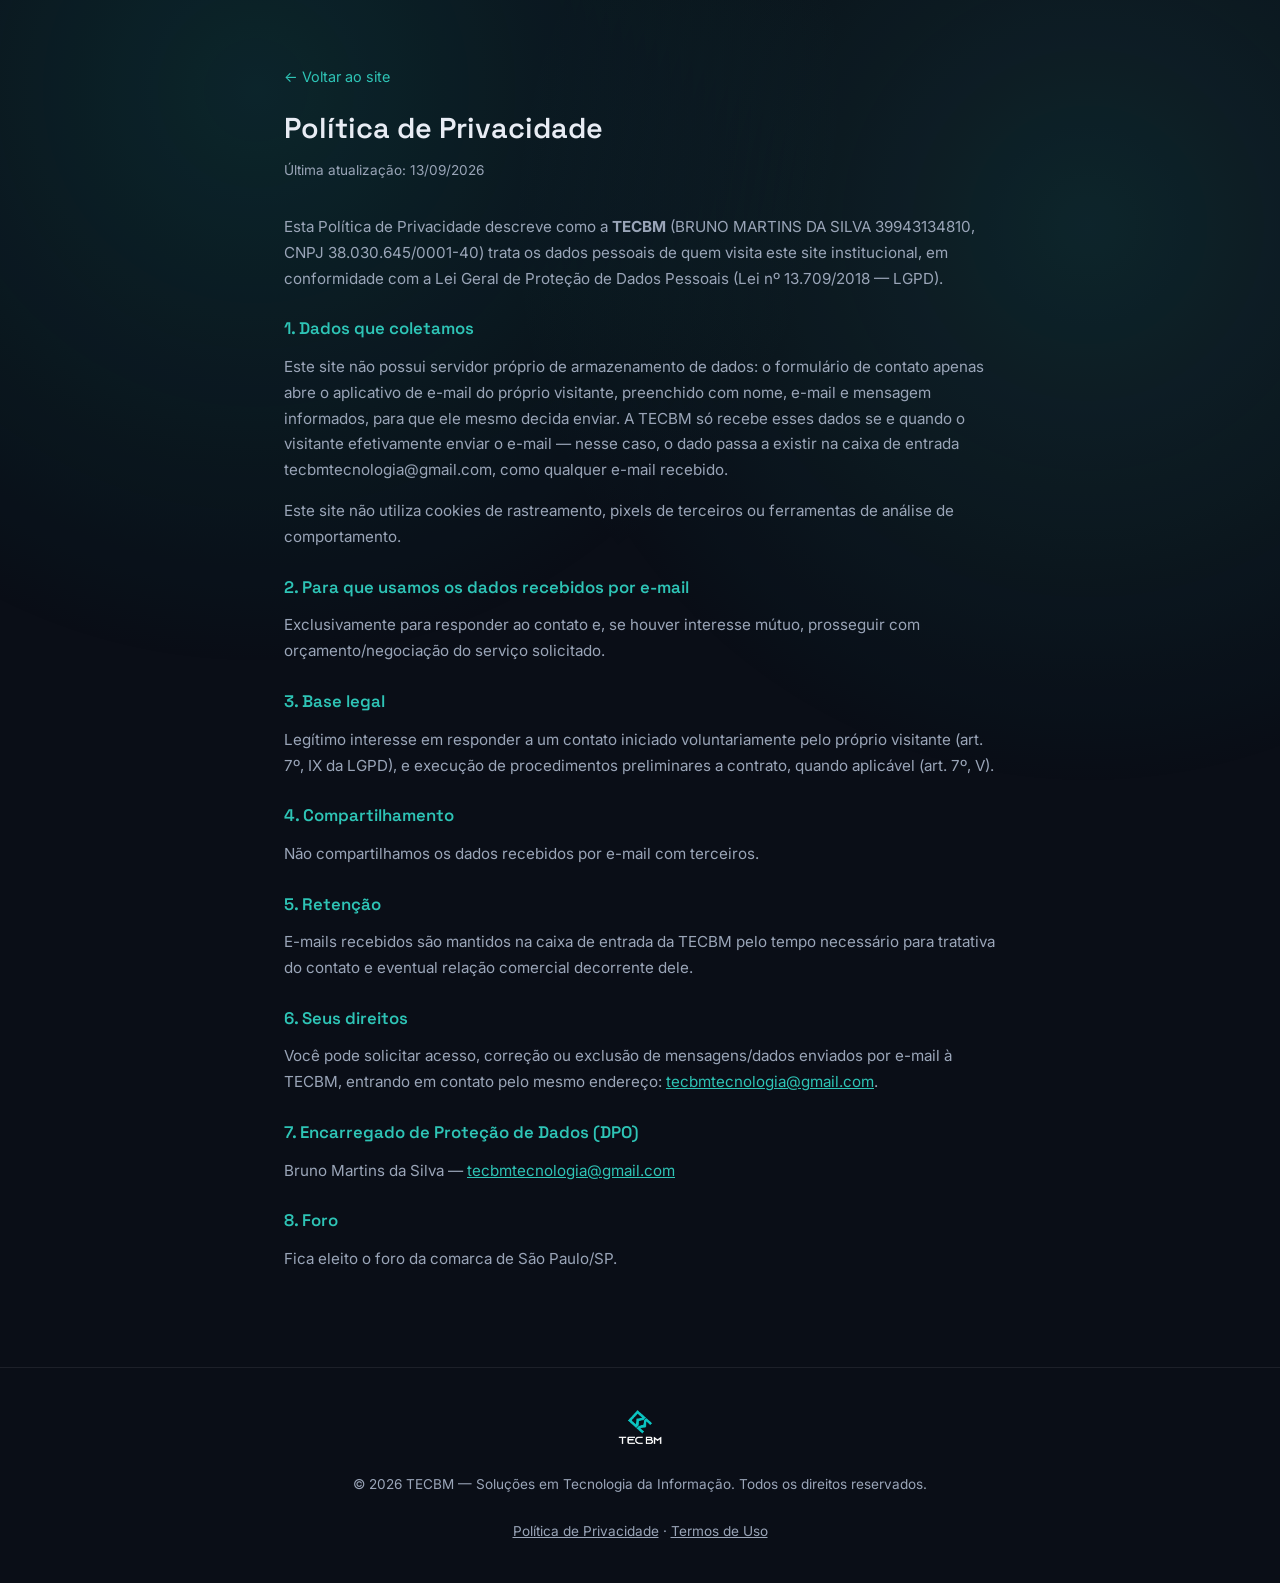
==== privacidade.html @ df8809db "Adiciona páginas de Política de Privacidade e Termos de Uso (LGPD) Cria privacidade.html e termos.ht" ====
<!DOCTYPE html>
<html lang="pt-BR">
<head>
<meta charset="UTF-8">
<meta name="viewport" content="width=device-width, initial-scale=1.0">
<title>Política de Privacidade | TECBM</title>
<link rel="preconnect" href="https://fonts.googleapis.com">
<link href="https://fonts.googleapis.com/css2?family=Space+Grotesk:wght@400;500;600;700&family=Inter:wght@400;500;600&display=swap" rel="stylesheet">
<link rel="stylesheet" href="style.css?v=2">
<link rel="icon" href="assets/favicon.svg" type="image/svg+xml">
</head>
<body>

<div class="bg-grid" aria-hidden="true"></div>

<main>
  <div class="legal-page">
    <a href="index.html" class="back-link">← Voltar ao site</a>
    <h1>Política de Privacidade</h1>
    <p class="legal-updated">Última atualização: 13/09/2026</p>

    <p>
      Esta Política de Privacidade descreve como a <strong>TECBM</strong> (BRUNO MARTINS DA SILVA 39943134810, CNPJ
      38.030.645/0001-40) trata os dados pessoais de quem visita este site institucional, em conformidade com a Lei
      Geral de Proteção de Dados Pessoais (Lei nº 13.709/2018 — LGPD).
    </p>

    <h2>1. Dados que coletamos</h2>
    <p>
      Este site não possui servidor próprio de armazenamento de dados: o formulário de contato apenas abre o
      aplicativo de e-mail do próprio visitante, preenchido com nome, e-mail e mensagem informados, para que ele
      mesmo decida enviar. A TECBM só recebe esses dados se e quando o visitante efetivamente enviar o e-mail —
      nesse caso, o dado passa a existir na caixa de entrada tecbmtecnologia@gmail.com, como qualquer e-mail
      recebido.
    </p>
    <p>Este site não utiliza cookies de rastreamento, pixels de terceiros ou ferramentas de análise de comportamento.</p>

    <h2>2. Para que usamos os dados recebidos por e-mail</h2>
    <p>Exclusivamente para responder ao contato e, se houver interesse mútuo, prosseguir com orçamento/negociação do serviço solicitado.</p>

    <h2>3. Base legal</h2>
    <p>Legítimo interesse em responder a um contato iniciado voluntariamente pelo próprio visitante (art. 7º, IX da LGPD), e execução de procedimentos preliminares a contrato, quando aplicável (art. 7º, V).</p>

    <h2>4. Compartilhamento</h2>
    <p>Não compartilhamos os dados recebidos por e-mail com terceiros.</p>

    <h2>5. Retenção</h2>
    <p>E-mails recebidos são mantidos na caixa de entrada da TECBM pelo tempo necessário para tratativa do contato e eventual relação comercial decorrente dele.</p>

    <h2>6. Seus direitos</h2>
    <p>Você pode solicitar acesso, correção ou exclusão de mensagens/dados enviados por e-mail à TECBM, entrando em contato pelo mesmo endereço: <a href="mailto:tecbmtecnologia@gmail.com">tecbmtecnologia@gmail.com</a>.</p>

    <h2>7. Encarregado de Proteção de Dados (DPO)</h2>
    <p>Bruno Martins da Silva — <a href="mailto:tecbmtecnologia@gmail.com">tecbmtecnologia@gmail.com</a></p>

    <h2>8. Foro</h2>
    <p>Fica eleito o foro da comarca de São Paulo/SP.</p>
  </div>
</main>

<footer class="site-footer">
  <div class="container footer-inner">
    <div class="logo footer-logo">
      <img src="assets/logo.jpeg" alt="TECBM" class="logo-img footer-logo-img">
    </div>
    <p>© <span id="year"></span> TECBM — Soluções em Tecnologia da Informação. Todos os direitos reservados.</p>
    <p class="footer-legal"><a href="privacidade.html">Política de Privacidade</a> · <a href="termos.html">Termos de Uso</a></p>
  </div>
</footer>

<script>document.getElementById('year').textContent = new Date().getFullYear();</script>
</body>
</html>
---- style.css ----
:root{
  --bg: #0a0e17;
  --bg-alt: #0d1220;
  --surface: #121828;
  --surface-2: #161e33;
  --border: rgba(255,255,255,0.08);
  --text: #e8ecf4;
  --text-dim: #9aa5b8;
  --cyan: #2ec4b6;
  --purple: #17a398;
  --gradient: linear-gradient(135deg, #3fd6c6, var(--purple));
  --font-head: 'Space Grotesk', 'Inter', sans-serif;
  --font-body: 'Inter', sans-serif;
}

*{ box-sizing: border-box; }
html{ scroll-behavior: smooth; }
body{
  margin:0;
  background: var(--bg);
  color: var(--text);
  font-family: var(--font-body);
  line-height: 1.6;
  -webkit-font-smoothing: antialiased;
}
img{ max-width:100%; display:block; }
a{ color: inherit; text-decoration:none; }
ul{ margin:0; padding:0; list-style:none; }
h1,h2,h3{ font-family: var(--font-head); font-weight:600; line-height:1.15; margin:0 0 .5em; }

.container{
  max-width: 1160px;
  margin: 0 auto;
  padding: 0 24px;
}

.accent{ color: var(--cyan); }

.bg-grid{
  position: fixed;
  inset: 0;
  z-index: -1;
  background-image:
    radial-gradient(circle at 20% 10%, rgba(23,163,152,0.20), transparent 45%),
    radial-gradient(circle at 85% 25%, rgba(46,196,182,0.16), transparent 45%);
  opacity: 0.8;
}

/* Buttons */
.btn{
  display:inline-flex;
  align-items:center;
  justify-content:center;
  gap:8px;
  padding: 12px 22px;
  border-radius: 10px;
  font-weight:600;
  font-size: .95rem;
  border: 1px solid transparent;
  cursor:pointer;
  transition: transform .15s ease, box-shadow .15s ease, background .15s ease, border-color .15s ease;
}
.btn-primary{
  background: var(--gradient);
  color: #06101c;
}
.btn-primary:hover{ transform: translateY(-2px); box-shadow: 0 10px 30px rgba(46,196,182,0.25); }
.btn-ghost{
  background: transparent;
  border-color: var(--border);
  color: var(--text);
}
.btn-ghost:hover{ border-color: var(--cyan); color: var(--cyan); }
.btn.full{ width:100%; }

/* Header */
.site-header{
  position: sticky;
  top:0;
  z-index: 100;
  backdrop-filter: blur(10px);
  background: rgba(10,14,23,0.75);
  border-bottom: 1px solid var(--border);
}
.header-inner{
  display:flex;
  align-items:center;
  justify-content:space-between;
  height: 76px;
  gap: 24px;
}
.logo{ display:flex; align-items:center; gap:10px; }
.logo-img{ height: 52px; width:auto; mix-blend-mode: screen; }
.footer-logo-img{ height: 40px; }
.nav{ display:flex; gap: 32px; flex:1; justify-content:center; }
.nav a{ color: var(--text-dim); font-weight:500; font-size:.95rem; transition: color .15s ease; }
.nav a:hover{ color: var(--text); }
.nav-cta{ white-space:nowrap; }
.menu-toggle{
  display:none;
  flex-direction:column;
  gap:5px;
  background:none;
  border:none;
  cursor:pointer;
  padding: 6px;
}
.menu-toggle span{
  width: 24px; height:2px; background: var(--text); border-radius: 2px;
}

/* Hero */
.hero{ padding: 120px 0 90px; }
.hero-inner{ max-width: 760px; }
.eyebrow{
  font-family: 'monospace';
  color: var(--cyan);
  font-size: .85rem;
  letter-spacing: .5px;
  margin-bottom: 16px;
}
.hero h1{ font-size: clamp(2.2rem, 5vw, 3.4rem); }
.hero-sub{ color: var(--text-dim); font-size: 1.1rem; max-width: 620px; margin-bottom: 32px; }
.hero-actions{ display:flex; gap:16px; flex-wrap:wrap; margin-bottom: 56px; }
.hero-stats{ display:flex; gap: 40px; flex-wrap:wrap; }
.hero-stats div{ display:flex; flex-direction:column; }
.hero-stats strong{ font-family: var(--font-head); font-size: 1.8rem; color: var(--cyan); }
.hero-stats span{ color: var(--text-dim); font-size: .85rem; }

/* Sections */
.section{ padding: 96px 0; }
.section-alt{ background: var(--bg-alt); border-top:1px solid var(--border); border-bottom:1px solid var(--border); }
.section-tag{ color: var(--cyan); font-weight:600; letter-spacing:.5px; text-transform:uppercase; font-size:.8rem; margin-bottom:12px; }
.section-title{ font-size: clamp(1.6rem, 3.5vw, 2.3rem); max-width: 640px; }
.section-desc{ color: var(--text-dim); max-width: 620px; margin-bottom: 48px; }

/* Cards */
.cards-grid{
  display:grid;
  grid-template-columns: repeat(4, 1fr);
  gap: 20px;
}
.card{
  background: var(--surface);
  border: 1px solid var(--border);
  border-radius: 16px;
  padding: 28px 22px;
  transition: transform .2s ease, border-color .2s ease;
}
.card:hover{ transform: translateY(-4px); border-color: rgba(46,196,182,0.4); }
.card-icon{ font-size: 1.8rem; margin-bottom: 14px; }
.card h3{ font-size: 1.05rem; margin-bottom: 8px; }
.card p{ color: var(--text-dim); font-size: .9rem; margin:0; }

/* Portfolio */
.portfolio-grid{
  display:grid;
  grid-template-columns: repeat(2, 1fr);
  gap: 24px;
}
.portfolio-grid:has(> .portfolio-card:only-child){
  grid-template-columns: 1fr;
  max-width: 620px;
  margin: 0 auto;
}
.portfolio-card{
  background: var(--surface);
  border: 1px solid var(--border);
  border-radius: 18px;
  overflow: hidden;
  display:flex;
  flex-direction:column;
  transition: transform .2s ease, border-color .2s ease;
}
.portfolio-card:hover{ transform: translateY(-4px); border-color: rgba(23,163,152,0.4); }
.portfolio-thumb{
  aspect-ratio: 17 / 5;
  display:flex;
  align-items:center;
  justify-content:center;
  font-size: 2.6rem;
  overflow:hidden;
}
.portfolio-thumb img{
  width:100%;
  height:100%;
  object-fit:cover;
  object-position: center center;
}
.ph-1{ background: linear-gradient(135deg, rgba(46,196,182,0.18), rgba(23,163,152,0.08)); }
.ph-2{ background: linear-gradient(135deg, rgba(23,163,152,0.18), rgba(46,196,182,0.08)); }
.ph-3{ background: linear-gradient(135deg, rgba(46,196,182,0.14), rgba(255,255,255,0.03)); }
.ph-4{ background: linear-gradient(135deg, rgba(23,163,152,0.14), rgba(255,255,255,0.03)); }
.portfolio-body{ padding: 22px; flex:1; display:flex; flex-direction:column; }
.tag-group{ display:flex; flex-wrap:wrap; gap:8px; margin-bottom: 12px; }
.tag{
  display:inline-block;
  align-self:flex-start;
  background: rgba(46,196,182,0.1);
  color: var(--cyan);
  font-size: .75rem;
  font-weight:600;
  padding: 4px 10px;
  border-radius: 999px;
}
.portfolio-body h3{ font-size: 1.1rem; }
.portfolio-body p{ color: var(--text-dim); font-size: .9rem; flex:1; }
.portfolio-link{ color: var(--cyan); font-weight:600; font-size: .9rem; margin-top: 12px; }
.portfolio-link:hover{ text-decoration: underline; }
.portfolio-links{ display:flex; flex-direction:column; gap:8px; margin-top: 12px; }
.portfolio-links .portfolio-link{ margin-top:0; }

/* About */
.about-inner{
  display:grid;
  grid-template-columns: 1.3fr 1fr;
  gap: 48px;
  align-items:center;
}
.about-text p{ color: var(--text-dim); }
.about-list{ margin-top: 20px; display:flex; flex-direction:column; gap:10px; }
.about-list li{ padding-left: 26px; position:relative; color: var(--text); }
.about-list li::before{
  content: "✓";
  position:absolute; left:0; color: var(--cyan); font-weight:700;
}
.about-visual{ display:flex; justify-content:center; }
.glow-card{
  width: 220px; height: 220px;
  border-radius: 28px;
  background: var(--surface);
  border: 1px solid var(--border);
  display:flex; align-items:center; justify-content:center;
  box-shadow: 0 0 80px rgba(46,196,182,0.25);
}
.glow-logo{ width: 60%; height:auto; mix-blend-mode: screen; }

/* Contact */
.contact-inner{
  display:grid;
  grid-template-columns: 1fr 1fr;
  gap: 48px;
  align-items:start;
}
.contact-items{ margin-top: 28px; display:flex; flex-direction:column; gap:16px; }
.contact-item{
  display:flex; align-items:center; gap:12px;
  color: var(--text-dim);
  font-weight:500;
}
.contact-item span{ font-size:1.2rem; }
a.contact-item:hover{ color: var(--cyan); }

.contact-form{
  background: var(--surface);
  border: 1px solid var(--border);
  border-radius: 18px;
  padding: 28px;
  display:flex;
  flex-direction:column;
  gap: 18px;
}
.contact-form label{
  display:flex;
  flex-direction:column;
  gap:8px;
  font-size: .9rem;
  color: var(--text-dim);
}
.contact-form input,
.contact-form textarea{
  background: var(--surface-2);
  border: 1px solid var(--border);
  border-radius: 10px;
  padding: 12px 14px;
  color: var(--text);
  font-family: var(--font-body);
  font-size: .95rem;
  resize: vertical;
}
.contact-form input:focus,
.contact-form textarea:focus{
  outline: none;
  border-color: var(--cyan);
}
.form-note{ font-size: .85rem; color: var(--cyan); min-height: 1em; margin:0; }

/* Footer */
.site-footer{ padding: 40px 0; border-top: 1px solid var(--border); }
.footer-inner{
  display:flex;
  flex-direction:column;
  align-items:center;
  gap: 12px;
  text-align:center;
  color: var(--text-dim);
  font-size: .85rem;
}
.footer-legal{ margin:0; }
.footer-legal a{ color: var(--text-dim); text-decoration: underline; }
.footer-legal a:hover{ color: var(--text); }

/* Páginas legais (privacidade, termos) */
.legal-page{ max-width: 760px; margin: 0 auto; padding: 64px 24px 80px; }
.legal-page h1{ font-size: 1.8rem; margin-bottom: 4px; }
.legal-page .legal-updated{ color: var(--text-dim); font-size: .85rem; margin-bottom: 32px; }
.legal-page h2{ font-family: var(--font-head); font-size: 1.05rem; margin-top: 28px; color: var(--cyan); }
.legal-page p, .legal-page li{ color: var(--text-dim); font-size: .95rem; line-height: 1.7; }
.legal-page ul{ list-style: disc; padding-left: 22px; margin: 8px 0; }
.legal-page a{ color: var(--cyan); text-decoration: underline; }
.legal-page .back-link{ display:inline-block; margin-bottom: 24px; color: var(--cyan); text-decoration: none; font-size: .9rem; }

/* Responsive */
@media (max-width: 900px){
  .cards-grid{ grid-template-columns: repeat(2, 1fr); }
  .portfolio-grid{ grid-template-columns: 1fr; }
  .about-inner, .contact-inner{ grid-template-columns: 1fr; }
  .about-visual{ order:-1; }
}

@media (max-width: 720px){
  .nav, .nav-cta{ display:none; }
  .menu-toggle{ display:flex; }
  .cards-grid{ grid-template-columns: 1fr; }
  .hero{ padding: 90px 0 60px; }

  body.nav-open .nav{
    display:flex;
    flex-direction:column;
    position:absolute;
    top: 76px;
    left:0; right:0;
    background: var(--bg-alt);
    border-bottom: 1px solid var(--border);
    padding: 20px 24px;
    gap: 16px;
  }
  body.nav-open .nav-cta{
    display:flex;
    position:absolute;
    top: calc(76px + 200px);
    left:24px; right:24px;
  }
}
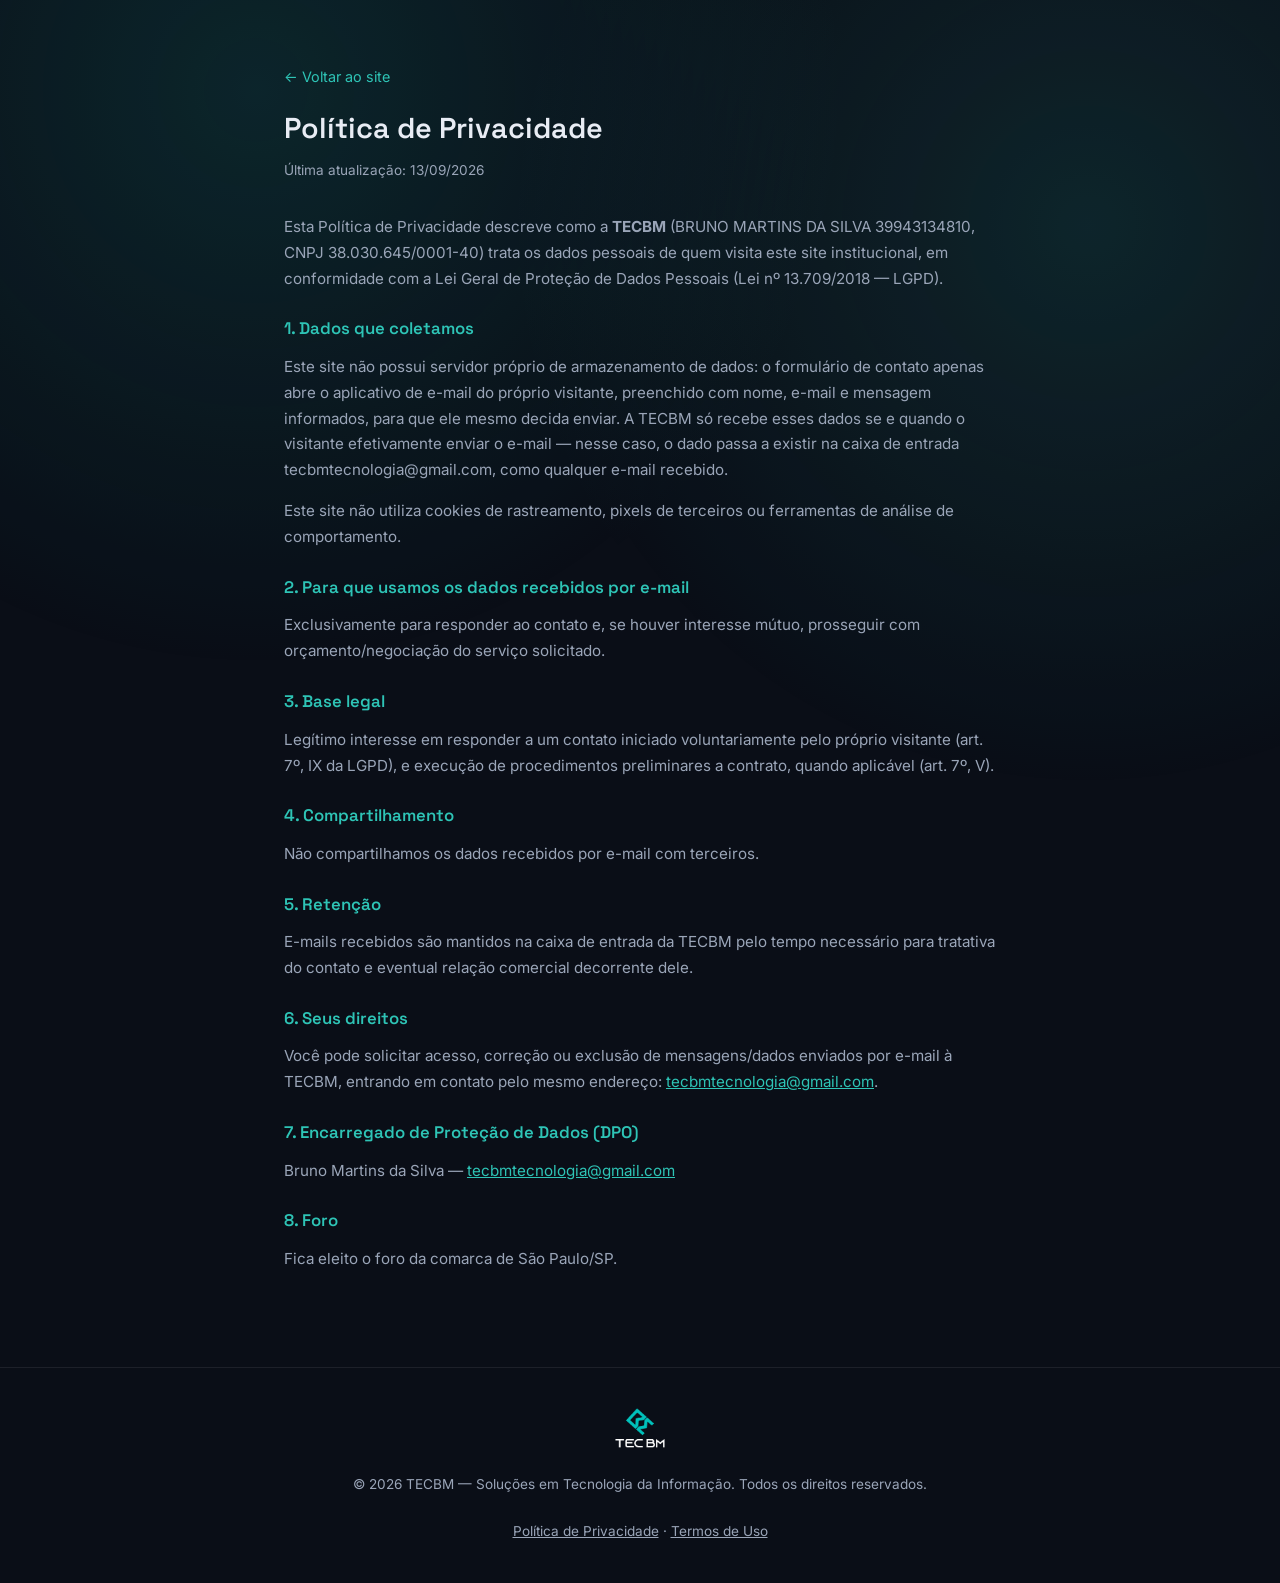
==== commit 1703afdf: "Melhora SEO, favicon, logo transparente e nitidez do banner TECBM Clínicas - Adiciona canonical, Ope" ====
--- a/privacidade.html
+++ b/privacidade.html
@@ -4,10 +4,17 @@
 <meta charset="UTF-8">
 <meta name="viewport" content="width=device-width, initial-scale=1.0">
 <title>Política de Privacidade | TECBM</title>
+<meta name="robots" content="index, follow">
+<link rel="canonical" href="https://tecbm.com.br/privacidade.html">
 <link rel="preconnect" href="https://fonts.googleapis.com">
 <link href="https://fonts.googleapis.com/css2?family=Space+Grotesk:wght@400;500;600;700&family=Inter:wght@400;500;600&display=swap" rel="stylesheet">
-<link rel="stylesheet" href="style.css?v=2">
-<link rel="icon" href="assets/favicon.svg" type="image/svg+xml">
+<link rel="stylesheet" href="style.css?v=3">
+<link rel="icon" href="assets/favicon.ico?v=1" sizes="any">
+<link rel="icon" href="assets/favicon-16.png?v=1" type="image/png" sizes="16x16">
+<link rel="icon" href="assets/favicon-32.png?v=1" type="image/png" sizes="32x32">
+<link rel="icon" href="assets/favicon-48.png?v=1" type="image/png" sizes="48x48">
+<link rel="icon" href="assets/favicon-512.png?v=1" type="image/png" sizes="512x512">
+<link rel="apple-touch-icon" href="assets/apple-touch-icon.png?v=1">
 </head>
 <body>
 
@@ -61,7 +68,7 @@
 <footer class="site-footer">
   <div class="container footer-inner">
     <div class="logo footer-logo">
-      <img src="assets/logo.jpeg" alt="TECBM" class="logo-img footer-logo-img">
+      <img src="assets/logo.png" alt="TECBM" class="logo-img footer-logo-img">
     </div>
     <p>© <span id="year"></span> TECBM — Soluções em Tecnologia da Informação. Todos os direitos reservados.</p>
     <p class="footer-legal"><a href="privacidade.html">Política de Privacidade</a> · <a href="termos.html">Termos de Uso</a></p>
--- a/style.css
+++ b/style.css
@@ -90,7 +90,7 @@
   gap: 24px;
 }
 .logo{ display:flex; align-items:center; gap:10px; }
-.logo-img{ height: 52px; width:auto; mix-blend-mode: screen; }
+.logo-img{ height: 52px; width:auto; }
 .footer-logo-img{ height: 40px; }
 .nav{ display:flex; gap: 32px; flex:1; justify-content:center; }
 .nav a{ color: var(--text-dim); font-weight:500; font-size:.95rem; transition: color .15s ease; }
@@ -233,7 +233,7 @@
   display:flex; align-items:center; justify-content:center;
   box-shadow: 0 0 80px rgba(46,196,182,0.25);
 }
-.glow-logo{ width: 60%; height:auto; mix-blend-mode: screen; }
+.glow-logo{ width: 60%; height:auto; }
 
 /* Contact */
 .contact-inner{
@@ -299,6 +299,58 @@
 .footer-legal{ margin:0; }
 .footer-legal a{ color: var(--text-dim); text-decoration: underline; }
 .footer-legal a:hover{ color: var(--text); }
+
+/* Demonstração em vídeo */
+.demo-hero{ padding: 100px 0 60px; text-align:center; }
+.demo-hero-inner{ max-width: 720px; margin: 0 auto; }
+.demo-hero .section-desc{ margin: 0 auto; }
+
+.demo-showcase{ display:flex; flex-direction:column; gap: 96px; }
+.demo-block{
+  display:grid;
+  grid-template-columns: 1.1fr 1fr;
+  gap: 40px;
+  align-items:center;
+}
+.demo-block.reverse .demo-video{ order: 2; }
+.demo-block.reverse .demo-info{ order: 1; }
+
+.demo-video{
+  position:relative;
+  border-radius: 18px;
+  overflow:hidden;
+  border: 1px solid var(--border);
+  background: var(--surface);
+  box-shadow: 0 20px 60px rgba(0,0,0,0.35);
+}
+.demo-video video, .demo-video img{ width:100%; display:block; }
+.video-frame{ position:relative; }
+.video-badge{
+  position:absolute;
+  left:16px; bottom:16px;
+  background: rgba(10,14,23,0.85);
+  border: 1px solid var(--border);
+  color: var(--text);
+  font-size: .8rem;
+  font-weight:600;
+  padding: 6px 12px;
+  border-radius: 999px;
+}
+
+.demo-info h3{ font-size: 1.5rem; margin-bottom: 6px; }
+.demo-info .section-tag{ margin-bottom: 8px; }
+.demo-info p.demo-desc{ color: var(--text-dim); margin-bottom: 20px; }
+.demo-feature-list{ display:flex; flex-direction:column; gap:10px; margin-bottom: 28px; }
+.demo-feature-list li{ padding-left: 26px; position:relative; color: var(--text); font-size: .95rem; }
+.demo-feature-list li::before{ content: "✓"; position:absolute; left:0; color: var(--cyan); font-weight:700; }
+.demo-actions{ display:flex; gap:14px; flex-wrap:wrap; }
+
+.demo-cta{ text-align:center; padding-top: 40px; }
+
+@media (max-width: 900px){
+  .demo-block, .demo-block.reverse{ grid-template-columns: 1fr; }
+  .demo-block.reverse .demo-video, .demo-block.reverse .demo-info{ order: initial; }
+}
 
 /* Páginas legais (privacidade, termos) */
 .legal-page{ max-width: 760px; margin: 0 auto; padding: 64px 24px 80px; }
